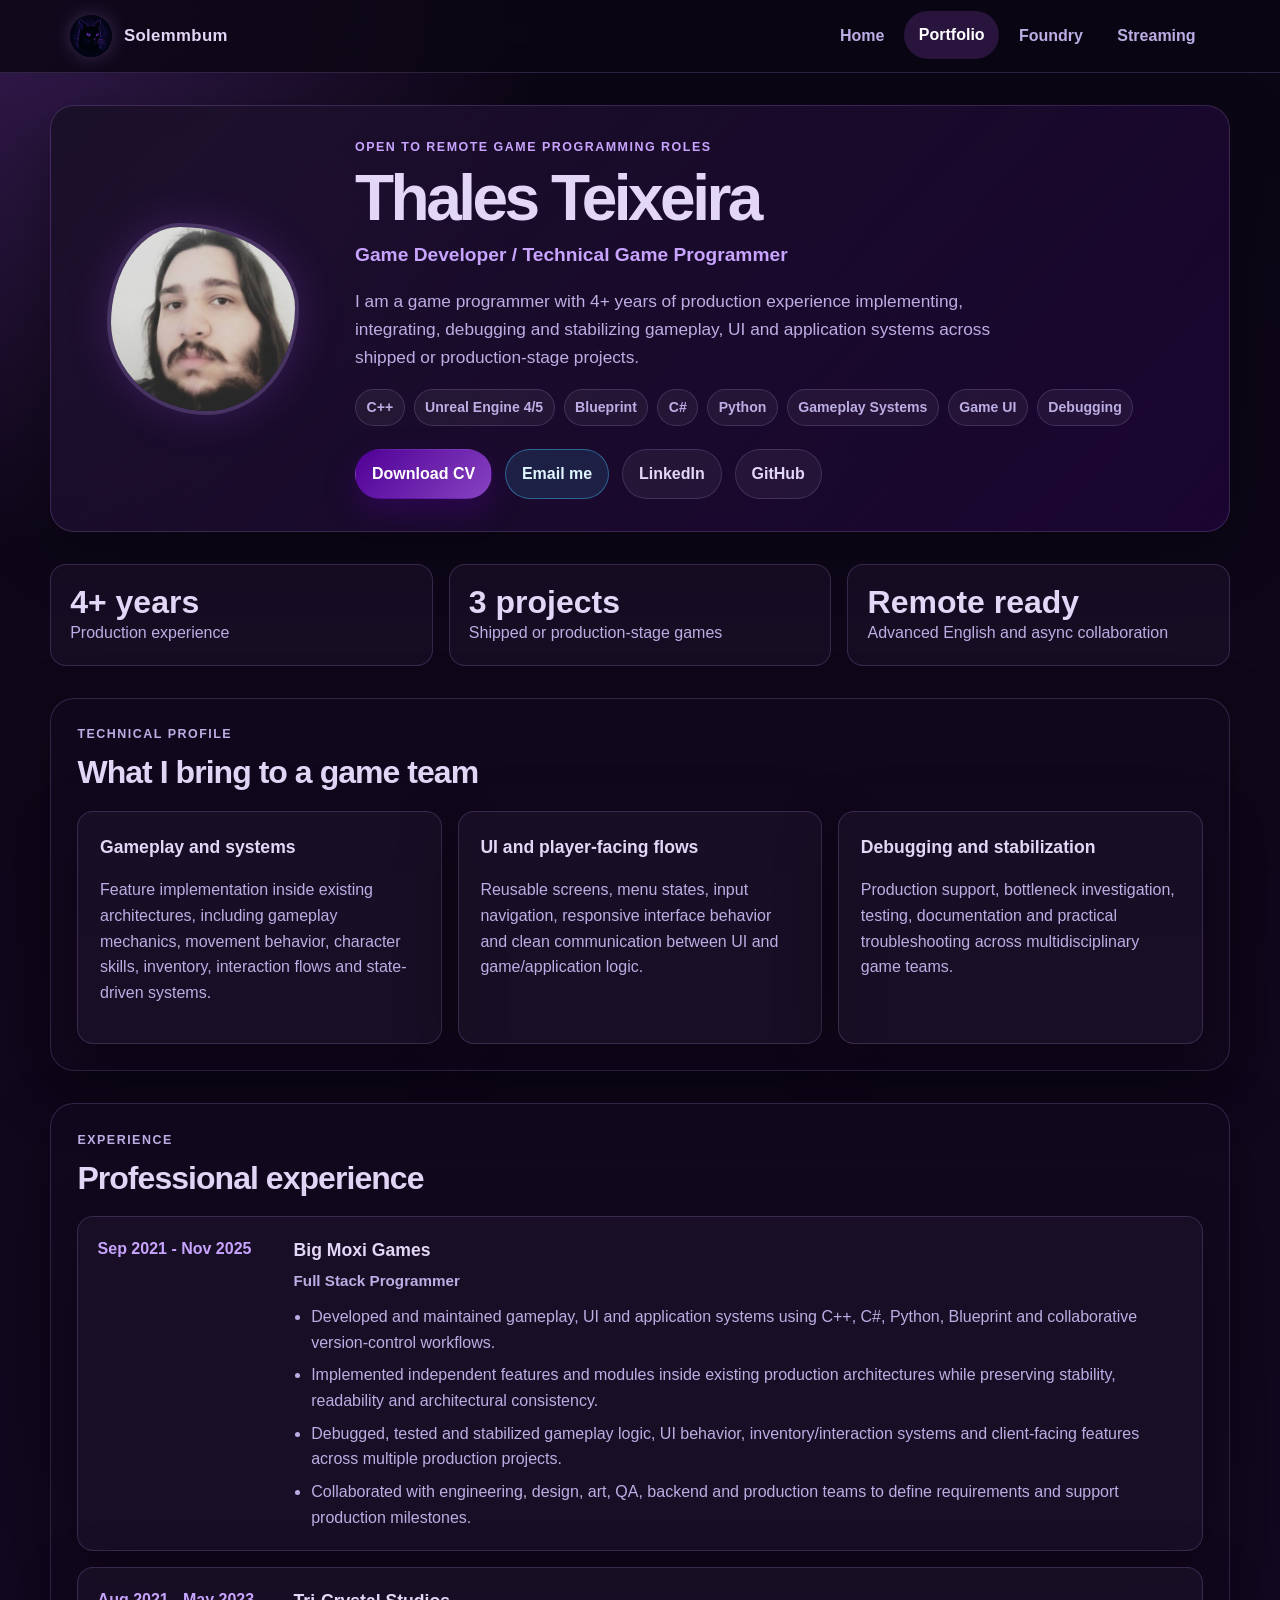
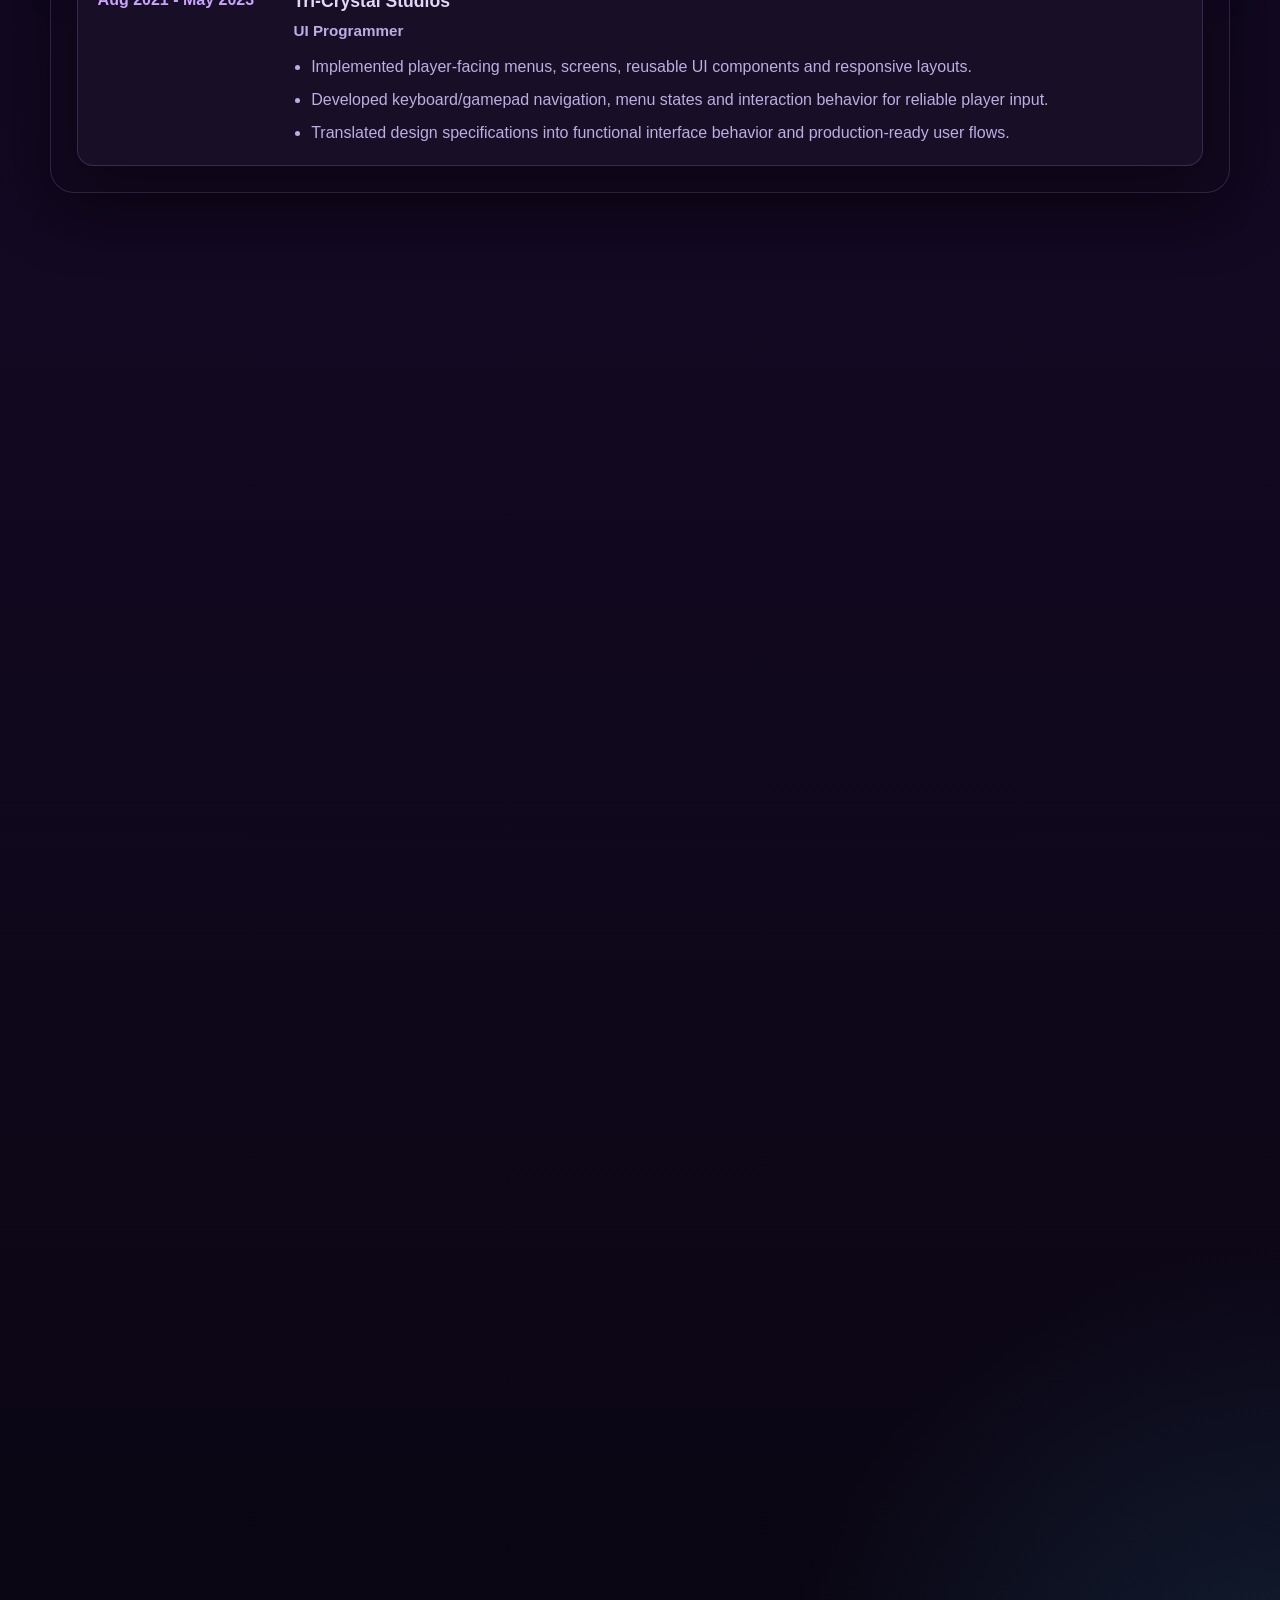
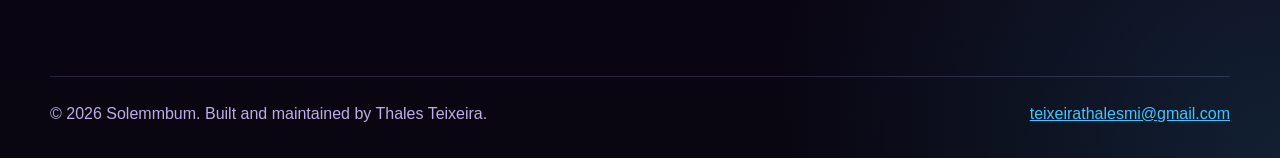
==== portfolio/index.html @ 3fdd2bbf "Publish site to GitHub" ====
<!doctype html>
<html lang="en">
<head>
<meta charset="utf-8"/>
<meta content="width=device-width, initial-scale=1" name="viewport"/>
<meta content="Portfolio of Thales Teixeira, game programmer focused on Unreal Engine, C++, gameplay systems, UI systems, debugging and production game development." name="description"/>
<meta content="#500096" name="theme-color"/>
<meta content="Thales Teixeira - Game Programmer Portfolio" property="og:title"/>
<meta content="Unreal Engine, C++, gameplay systems, UI systems and production debugging portfolio." property="og:description"/>
<meta content="profile" property="og:type"/>
<meta content="/portfolio/" property="og:url"/>
<meta content="/images/optimized/thales-profile-384.jpg" property="og:image"/>
<title>Thales Teixeira - Game Programmer Portfolio</title>
<link href="/images/optimized/logo-256.png" rel="icon" type="image/png"/>
<link href="/css/SolemmbumSite.css" rel="stylesheet"/>
<link href="/css/Portfolio.css" rel="stylesheet"/>
</head>
<body>
<header class="site-header">
<a class="skip-link" href="#main-content">Skip to content</a>
<nav aria-label="Primary navigation" class="topnav">
<a aria-label="Solemmbum home" class="brand" href="/">
<img alt="" height="42" src="/images/optimized/logo-256.png" width="42"/>
<span>Solemmbum</span>
</a>
<button aria-controls="primary-menu" aria-expanded="false" class="nav-toggle" type="button">
<span class="sr-only">Toggle navigation</span>
<span aria-hidden="true">☰</span>
</button>
<div class="nav-links" id="primary-menu">
<a href="/">Home</a><a aria-current="page" class="active" href="/portfolio/">Portfolio</a><a href="https://foundry.solemmbum.duckdns.org:8443/" rel="noopener noreferrer">Foundry</a><a href="https://streaming.solemmbum.duckdns.org:8443/" rel="noopener noreferrer">Streaming</a>
</div>
</nav>
</header>
<main class="portfolio-page" id="main-content">
<section aria-labelledby="portfolio-title" class="portfolio-hero reveal">
<div class="profile-media">
<img alt="Portrait of Thales Teixeira" height="192" src="/images/optimized/thales-profile-384.jpg" width="192"/>
</div>
<div class="profile-copy">
<p class="eyebrow">Open to remote game programming roles</p>
<h1 id="portfolio-title">Thales Teixeira</h1>
<p class="role-line">Game Developer / Technical Game Programmer</p>
<p class="hero-text">I am a game programmer with 4+ years of production experience implementing, integrating, debugging and stabilizing gameplay, UI and application systems across shipped or production-stage projects.</p>
<div aria-label="Primary skills" class="tag-cloud">
<span>C++</span><span>Unreal Engine 4/5</span><span>Blueprint</span><span>C#</span><span>Python</span><span>Gameplay Systems</span><span>Game UI</span><span>Debugging</span>
</div>
<div class="hero-actions">
<a class="button button-primary" href="/portfolio/Thales_Teixeira_CV_Game_Programmer.pdf">Download CV</a>
<a class="button button-secondary" href="mailto:teixeirathalesmi@gmail.com">Email me</a>
<a class="button button-ghost" href="https://www.linkedin.com/in/thales-milanezi/" rel="noopener noreferrer">LinkedIn</a>
<a class="button button-ghost" href="https://github.com/Solemmbum" rel="noopener noreferrer">GitHub</a>
</div>
</div>
</section>
<section aria-label="Professional highlights" class="metrics-strip reveal">
<article><strong>4+ years</strong><span>Production experience</span></article>
<article><strong>3 projects</strong><span>Shipped or production-stage games</span></article>
<article><strong>Remote ready</strong><span>Advanced English and async collaboration</span></article>
</section>
<section aria-labelledby="technical-profile-title" class="portfolio-section reveal" id="technical-profile">
<div class="section-heading compact">
<p class="eyebrow">Technical profile</p>
<h2 id="technical-profile-title">What I bring to a game team</h2>
</div>
<div class="card-grid card-grid-3">
<article class="info-card">
<h3>Gameplay and systems</h3>
<p>Feature implementation inside existing architectures, including gameplay mechanics, movement behavior, character skills, inventory, interaction flows and state-driven systems.</p>
</article>
<article class="info-card">
<h3>UI and player-facing flows</h3>
<p>Reusable screens, menu states, input navigation, responsive interface behavior and clean communication between UI and game/application logic.</p>
</article>
<article class="info-card">
<h3>Debugging and stabilization</h3>
<p>Production support, bottleneck investigation, testing, documentation and practical troubleshooting across multidisciplinary game teams.</p>
</article>
</div>
</section>
<section aria-labelledby="experience-title" class="portfolio-section reveal">
<div class="section-heading compact">
<p class="eyebrow">Experience</p>
<h2 id="experience-title">Professional experience</h2>
</div>
<div class="timeline">
<article class="timeline-item">
<div class="timeline-date">Sep 2021 - Nov 2025</div>
<div class="timeline-body">
<h3>Big Moxi Games <span>Full Stack Programmer</span></h3>
<ul>
<li>Developed and maintained gameplay, UI and application systems using C++, C#, Python, Blueprint and collaborative version-control workflows.</li>
<li>Implemented independent features and modules inside existing production architectures while preserving stability, readability and architectural consistency.</li>
<li>Debugged, tested and stabilized gameplay logic, UI behavior, inventory/interaction systems and client-facing features across multiple production projects.</li>
<li>Collaborated with engineering, design, art, QA, backend and production teams to define requirements and support production milestones.</li>
</ul>
</div>
</article>
<article class="timeline-item">
<div class="timeline-date">Aug 2021 - May 2023</div>
<div class="timeline-body">
<h3>Tri-Crystal Studios <span>UI Programmer</span></h3>
<ul>
<li>Implemented player-facing menus, screens, reusable UI components and responsive layouts.</li>
<li>Developed keyboard/gamepad navigation, menu states and interaction behavior for reliable player input.</li>
<li>Translated design specifications into functional interface behavior and production-ready user flows.</li>
</ul>
</div>
</article>
</div>
</section>
<section aria-labelledby="projects-title" class="portfolio-section reveal">
<div class="section-heading compact">
<p class="eyebrow">Selected projects</p>
<h2 id="projects-title">Games worked on</h2>
</div>
<div class="project-grid">
<article class="project-card">
<div class="project-header">
<h3>Wardens Rising</h3>
<a href="https://wardensrising.com" rel="noopener noreferrer">Visit site</a>
</div>
<p>Gameplay mechanics, character skills and Unreal gameplay systems in a production game environment.</p>
<div class="tag-cloud small"><span>Unreal</span><span>Gameplay</span><span>Skills</span></div>
</article>
<article class="project-card">
<div class="project-header">
<h3>ExoGP</h3>
<a href="https://planetatmos.com/exogp" rel="noopener noreferrer">Visit site</a>
</div>
<p>Flight and movement system implementation, focused on player-facing feel and reliable behavior.</p>
<div class="tag-cloud small"><span>Movement</span><span>Systems</span><span>Gameplay feel</span></div>
</article>
<article class="project-card">
<div class="project-header">
<h3>Reaper Actual</h3>
<a href="https://www.reaperactual.com" rel="noopener noreferrer">Visit site</a>
</div>
<p>UI-code communication systems and inventory systems for a complex production-stage project.</p>
<div class="tag-cloud small"><span>UI</span><span>Inventory</span><span>Systems integration</span></div>
</article>
</div>
</section>
<section aria-labelledby="skills-title" class="portfolio-section reveal">
<div class="section-heading compact">
<p class="eyebrow">Skills</p>
<h2 id="skills-title">Skill map</h2>
</div>
<div class="skills-layout">
<article>
<h3>Programming</h3>
<ul class="skill-list"><li>C++</li><li>C#</li><li>Python</li><li>Java</li><li>C</li><li>Blueprint</li></ul>
</article>
<article>
<h3>Game development</h3>
<ul class="skill-list"><li>Gameplay systems</li><li>UI/gameplay communication</li><li>Inventory systems</li><li>Interaction systems</li><li>Input navigation</li><li>Rapid prototyping</li></ul>
</article>
<article>
<h3>Production quality</h3>
<ul class="skill-list"><li>Debugging</li><li>Performance-aware development</li><li>Testing</li><li>Documentation</li><li>Git</li><li>Perforce</li><li>SVN</li></ul>
</article>
</div>
</section>
<section aria-labelledby="education-title" class="portfolio-section reveal">
<div class="two-column">
<article>
<p class="eyebrow">Education</p>
<h2 id="education-title">B.Sc. in Computer Science</h2>
<p>UNISINOS, expected July 2028.</p>
</article>
<article>
<p class="eyebrow">Languages</p>
<h2>Communication</h2>
<ul class="inline-list"><li>Portuguese: Fluent</li><li>English: Advanced</li><li>Japanese: Basic</li><li>Spanish: Basic</li></ul>
</article>
</div>
</section>
<section aria-labelledby="contact-title" class="portfolio-section contact-panel reveal">
<div>
<p class="eyebrow">Contact</p>
<h2 id="contact-title">Let’s talk about game programming roles.</h2>
<p>Based in Brazil and open to remote roles as an Unreal Engine Software Engineer, C++ Gameplay Programmer, Technical Game Programmer, Game Systems Engineer or Unreal UI Engineer.</p>
</div>
<div class="contact-actions">
<a class="button button-primary" href="mailto:teixeirathalesmi@gmail.com">teixeirathalesmi@gmail.com</a>
<a class="button button-secondary" href="tel:+5551995219107">+55 51 99521-9107</a>
</div>
</section>
</main>
<footer class="site-footer">
<p>© 2026 Solemmbum. Built and maintained by Thales Teixeira.</p>
<p><a href="mailto:teixeirathalesmi@gmail.com">teixeirathalesmi@gmail.com</a></p>
</footer>
<script defer="" src="/js/site.js"></script>
<script defer="" src="/js/portfolio.js"></script>
</body>
</html>
---- css/SolemmbumSite.css ----
:root {
  color-scheme: dark;
  --color-primary: #500096;
  --color-primary-light: #8743c1;
  --color-bg: #0b0614;
  --color-bg-elevated: #12091f;
  --color-card: #1a1028;
  --color-card-strong: #241539;
  --color-text: #e3d7f7;
  --color-muted: #bcaee4;
  --color-accent: #c8a4ff;
  --color-link: #44c4ff;
  --color-border: rgba(200, 164, 255, 0.18);
  --shadow-soft: 0 20px 60px rgba(0, 0, 0, 0.35);
  --shadow-glow: 0 0 40px rgba(135, 67, 193, 0.28);
  --radius-lg: 24px;
  --radius-md: 16px;
  --radius-sm: 10px;
  --content-width: 1180px;
}

* {
  box-sizing: border-box;
}

html {
  scroll-behavior: smooth;
}

body {
  margin: 0;
  min-height: 100vh;
  font-family: Inter, "Segoe UI", Roboto, Arial, sans-serif;
  line-height: 1.6;
  background:
    radial-gradient(circle at top left, rgba(135, 67, 193, 0.32), transparent 34rem),
    radial-gradient(circle at bottom right, rgba(68, 196, 255, 0.14), transparent 32rem),
    linear-gradient(180deg, #0b0614 0%, #130922 56%, #090511 100%);
  color: var(--color-text);
}

img {
  max-width: 100%;
  height: auto;
}

a {
  color: var(--color-link);
}

a:hover {
  color: var(--color-accent);
}

.sr-only,
.skip-link:not(:focus) {
  position: absolute;
  width: 1px;
  height: 1px;
  padding: 0;
  margin: -1px;
  overflow: hidden;
  clip: rect(0, 0, 0, 0);
  white-space: nowrap;
  border: 0;
}

.skip-link:focus {
  position: fixed;
  top: 1rem;
  left: 1rem;
  z-index: 99;
  padding: 0.75rem 1rem;
  border-radius: var(--radius-sm);
  background: var(--color-link);
  color: #03101a;
  font-weight: 800;
}

.site-header {
  position: sticky;
  top: 0;
  z-index: 20;
  border-bottom: 1px solid var(--color-border);
  background: rgba(11, 6, 20, 0.84);
  backdrop-filter: blur(18px);
}

.topnav {
  max-width: var(--content-width);
  margin: 0 auto;
  min-height: 72px;
  padding: 0 1.25rem;
  display: flex;
  align-items: center;
  gap: 1rem;
}

.brand {
  display: inline-flex;
  align-items: center;
  gap: 0.75rem;
  color: var(--color-text);
  text-decoration: none;
  font-size: 1.05rem;
  font-weight: 800;
  letter-spacing: 0.02em;
}

.brand img {
  border-radius: 50%;
  box-shadow: 0 0 18px rgba(200, 164, 255, 0.24);
}

.nav-links {
  margin-left: auto;
  display: flex;
  align-items: center;
  gap: 0.35rem;
}

.nav-links a {
  color: var(--color-muted);
  text-decoration: none;
  padding: 0.7rem 0.9rem;
  border-radius: 999px;
  font-weight: 650;
  transition: color 160ms ease, background 160ms ease, transform 160ms ease;
}

.nav-links a:hover,
.nav-links a.active {
  color: #fff;
  background: rgba(135, 67, 193, 0.24);
  transform: translateY(-1px);
}

.nav-toggle {
  display: none;
  margin-left: auto;
  border: 1px solid var(--color-border);
  border-radius: var(--radius-sm);
  background: rgba(255, 255, 255, 0.04);
  color: var(--color-text);
  padding: 0.6rem 0.75rem;
  font-size: 1.15rem;
}

main {
  width: min(100% - 2rem, var(--content-width));
  margin: 0 auto;
}

.hero,
.section-shell,
.portfolio-section,
.resource-hero {
  margin: 2rem 0;
}

.hero {
  display: grid;
  grid-template-columns: minmax(0, 1.25fr) minmax(280px, 0.75fr);
  gap: 1.5rem;
  align-items: stretch;
  padding: 3rem;
  border: 1px solid var(--color-border);
  border-radius: var(--radius-lg);
  background: linear-gradient(135deg, rgba(26, 16, 40, 0.96), rgba(18, 9, 31, 0.82));
  box-shadow: var(--shadow-soft);
}

.eyebrow {
  margin: 0 0 0.65rem;
  color: var(--color-accent);
  font-size: 0.78rem;
  font-weight: 800;
  letter-spacing: 0.12em;
  text-transform: uppercase;
}

h1,
h2,
h3,
p {
  overflow-wrap: anywhere;
}

h1 {
  margin: 0;
  font-size: clamp(2.35rem, 5vw, 4.85rem);
  line-height: 0.95;
  letter-spacing: -0.055em;
}

h2 {
  margin: 0;
  font-size: clamp(1.6rem, 2.5vw, 2.35rem);
  line-height: 1.1;
  letter-spacing: -0.03em;
}

h3 {
  margin: 0;
  font-size: 1.1rem;
}

.hero-text,
.section-heading p,
.info-card p,
.project-card p,
.contact-panel p {
  color: var(--color-muted);
}

.hero-text {
  max-width: 68ch;
  font-size: 1.08rem;
}

.hero-actions,
.contact-actions {
  display: flex;
  flex-wrap: wrap;
  gap: 0.8rem;
  margin-top: 1.4rem;
}

.button {
  display: inline-flex;
  align-items: center;
  justify-content: center;
  min-height: 44px;
  padding: 0.72rem 1rem;
  border: 1px solid transparent;
  border-radius: 999px;
  font-weight: 800;
  text-decoration: none;
  transition: transform 160ms ease, border-color 160ms ease, background 160ms ease, box-shadow 160ms ease;
}

.button:hover {
  transform: translateY(-2px);
}

.button-primary {
  background: linear-gradient(135deg, var(--color-primary), var(--color-primary-light));
  color: #fff;
  box-shadow: 0 12px 30px rgba(80, 0, 150, 0.35);
}

.button-secondary {
  background: rgba(68, 196, 255, 0.12);
  border-color: rgba(68, 196, 255, 0.42);
  color: #dff6ff;
}

.button-ghost {
  background: rgba(255, 255, 255, 0.05);
  border-color: var(--color-border);
  color: var(--color-text);
}

.hero-card,
.info-card,
.project-card,
.timeline-item,
.resource-card {
  border: 1px solid var(--color-border);
  border-radius: var(--radius-md);
  background: rgba(26, 16, 40, 0.82);
  box-shadow: var(--shadow-soft);
}

.hero-card {
  padding: 1.5rem;
}

.check-list,
.skill-list,
.inline-list {
  padding: 0;
  margin: 1rem 0 0;
  list-style: none;
}

.check-list li,
.skill-list li,
.inline-list li {
  margin: 0.5rem 0;
  color: var(--color-muted);
}

.check-list li::before {
  content: "✓";
  color: var(--color-link);
  margin-right: 0.55rem;
  font-weight: 900;
}

.section-shell {
  padding: 2rem 0;
}

.section-heading {
  max-width: 760px;
  margin-bottom: 1.25rem;
}

.section-heading.compact {
  margin-bottom: 1.25rem;
}

.card-grid {
  display: grid;
  gap: 1rem;
}

.card-grid-3 {
  grid-template-columns: repeat(3, minmax(0, 1fr));
}

.info-card {
  padding: 1.35rem;
}

.info-card img {
  display: block;
  width: 64px;
  height: 64px;
  margin-bottom: 1rem;
  object-fit: contain;
}

.featured-card {
  background: linear-gradient(135deg, rgba(80, 0, 150, 0.36), rgba(26, 16, 40, 0.92));
}

.text-link {
  display: inline-flex;
  margin-top: 0.45rem;
  font-weight: 800;
  text-decoration: none;
}

.site-footer {
  width: min(100% - 2rem, var(--content-width));
  margin: 2rem auto 0;
  padding: 1.5rem 0 2rem;
  border-top: 1px solid var(--color-border);
  color: var(--color-muted);
  display: flex;
  justify-content: space-between;
  gap: 1rem;
  flex-wrap: wrap;
}

.site-footer p {
  margin: 0;
}

.reveal {
  opacity: 0;
  transform: translateY(18px);
  transition: opacity 520ms ease, transform 520ms ease;
}

.reveal.visible {
  opacity: 1;
  transform: translateY(0);
}

@media (max-width: 920px) {
  .hero,
  .portfolio-hero,
  .contact-panel {
    grid-template-columns: 1fr;
    padding: 2rem;
  }

  .card-grid-3 {
    grid-template-columns: 1fr 1fr;
  }
}

@media (max-width: 760px) {
  .topnav {
    flex-wrap: wrap;
    padding-block: 0.75rem;
  }

  .nav-toggle {
    display: inline-flex;
  }

  .nav-links {
    display: none;
    width: 100%;
    margin-left: 0;
    flex-direction: column;
    align-items: stretch;
  }

  .nav-links.open {
    display: flex;
  }

  .nav-links a {
    border-radius: var(--radius-sm);
  }

  .hero,
  .portfolio-hero {
    padding: 1.25rem;
  }

  .card-grid-3,
  .project-grid,
  .skills-layout,
  .two-column {
    grid-template-columns: 1fr;
  }

  .site-footer {
    display: block;
  }

  .site-footer p + p {
    margin-top: 0.4rem;
  }
}
---- css/Portfolio.css ----
.portfolio-page {
  padding-bottom: 1rem;
}

.portfolio-hero {
  margin: 2rem 0;
  display: grid;
  grid-template-columns: 240px minmax(0, 1fr);
  gap: 2rem;
  align-items: center;
  padding: 2rem;
  border: 1px solid var(--color-border);
  border-radius: var(--radius-lg);
  background: linear-gradient(135deg, rgba(26, 16, 40, 0.96), rgba(80, 0, 150, 0.20));
  box-shadow: var(--shadow-soft);
}

.profile-media {
  display: grid;
  place-items: center;
}

.profile-media img {
  width: 192px;
  height: 192px;
  object-fit: cover;
  border: 4px solid rgba(200, 164, 255, 0.26);
  border-radius: 38% 62% 48% 52% / 52% 44% 56% 48%;
  box-shadow: var(--shadow-glow);
}

.role-line {
  margin: 0.7rem 0 0;
  color: var(--color-accent);
  font-size: 1.2rem;
  font-weight: 800;
}

.tag-cloud {
  display: flex;
  flex-wrap: wrap;
  gap: 0.55rem;
  margin-top: 1rem;
}

.tag-cloud span {
  padding: 0.42rem 0.66rem;
  border: 1px solid var(--color-border);
  border-radius: 999px;
  background: rgba(255, 255, 255, 0.05);
  color: var(--color-muted);
  font-size: 0.88rem;
  font-weight: 700;
}

.tag-cloud.small {
  margin-top: 0.8rem;
}

.tag-cloud.small span {
  font-size: 0.78rem;
}

.metrics-strip {
  display: grid;
  grid-template-columns: repeat(3, 1fr);
  gap: 1rem;
  margin: 1rem 0 2rem;
}

.metrics-strip article {
  padding: 1.2rem;
  border: 1px solid var(--color-border);
  border-radius: var(--radius-md);
  background: rgba(26, 16, 40, 0.70);
}

.metrics-strip strong {
  display: block;
  font-size: clamp(1.4rem, 3vw, 2rem);
  line-height: 1.1;
}

.metrics-strip span {
  color: var(--color-muted);
}

.portfolio-section {
  padding: 1.65rem;
  border: 1px solid var(--color-border);
  border-radius: var(--radius-lg);
  background: rgba(18, 9, 31, 0.72);
  box-shadow: var(--shadow-soft);
}

.portfolio-section + .portfolio-section {
  margin-top: 1.25rem;
}

.timeline {
  display: grid;
  gap: 1rem;
}

.timeline-item {
  display: grid;
  grid-template-columns: 180px minmax(0, 1fr);
  gap: 1rem;
  padding: 1.2rem;
}

.timeline-date {
  color: var(--color-accent);
  font-weight: 800;
}

.timeline-body h3 {
  margin-bottom: 0.7rem;
}

.timeline-body h3 span {
  display: block;
  margin-top: 0.25rem;
  color: var(--color-muted);
  font-size: 0.95rem;
  font-weight: 650;
}

.timeline-body ul {
  margin: 0;
  padding-left: 1.1rem;
  color: var(--color-muted);
}

.timeline-body li + li {
  margin-top: 0.45rem;
}

.project-grid,
.skills-layout,
.two-column {
  display: grid;
  gap: 1rem;
}

.project-grid {
  grid-template-columns: repeat(3, minmax(0, 1fr));
}

.project-card {
  padding: 1.2rem;
}

.project-header {
  display: flex;
  align-items: baseline;
  justify-content: space-between;
  gap: 1rem;
  margin-bottom: 0.75rem;
}

.project-header a {
  white-space: nowrap;
  font-size: 0.9rem;
  font-weight: 800;
  text-decoration: none;
}

.skills-layout,
.two-column {
  grid-template-columns: repeat(3, minmax(0, 1fr));
}

.two-column {
  grid-template-columns: 1fr 1fr;
}

.skills-layout article,
.two-column article {
  padding: 1.1rem;
  border: 1px solid var(--color-border);
  border-radius: var(--radius-md);
  background: rgba(26, 16, 40, 0.72);
}

.skill-list {
  display: flex;
  flex-wrap: wrap;
  gap: 0.5rem;
  margin-top: 0.9rem;
}

.skill-list li {
  margin: 0;
  padding: 0.42rem 0.6rem;
  border-radius: 999px;
  background: rgba(68, 196, 255, 0.10);
  color: #dff6ff;
  font-weight: 700;
  font-size: 0.88rem;
}

.inline-list {
  margin-top: 0.8rem;
}

.contact-panel {
  display: grid;
  grid-template-columns: minmax(0, 1fr) auto;
  gap: 1rem;
  align-items: center;
  background: linear-gradient(135deg, rgba(80, 0, 150, 0.30), rgba(18, 9, 31, 0.86));
}

.contact-actions {
  justify-content: flex-end;
}

@media (max-width: 920px) {
  .project-grid,
  .skills-layout {
    grid-template-columns: 1fr 1fr;
  }

  .metrics-strip {
    grid-template-columns: 1fr;
  }
}

@media (max-width: 760px) {
  .portfolio-hero,
  .timeline-item,
  .project-grid,
  .skills-layout,
  .two-column,
  .contact-panel {
    grid-template-columns: 1fr;
  }

  .profile-media {
    justify-content: start;
  }

  .contact-actions {
    justify-content: flex-start;
  }
}
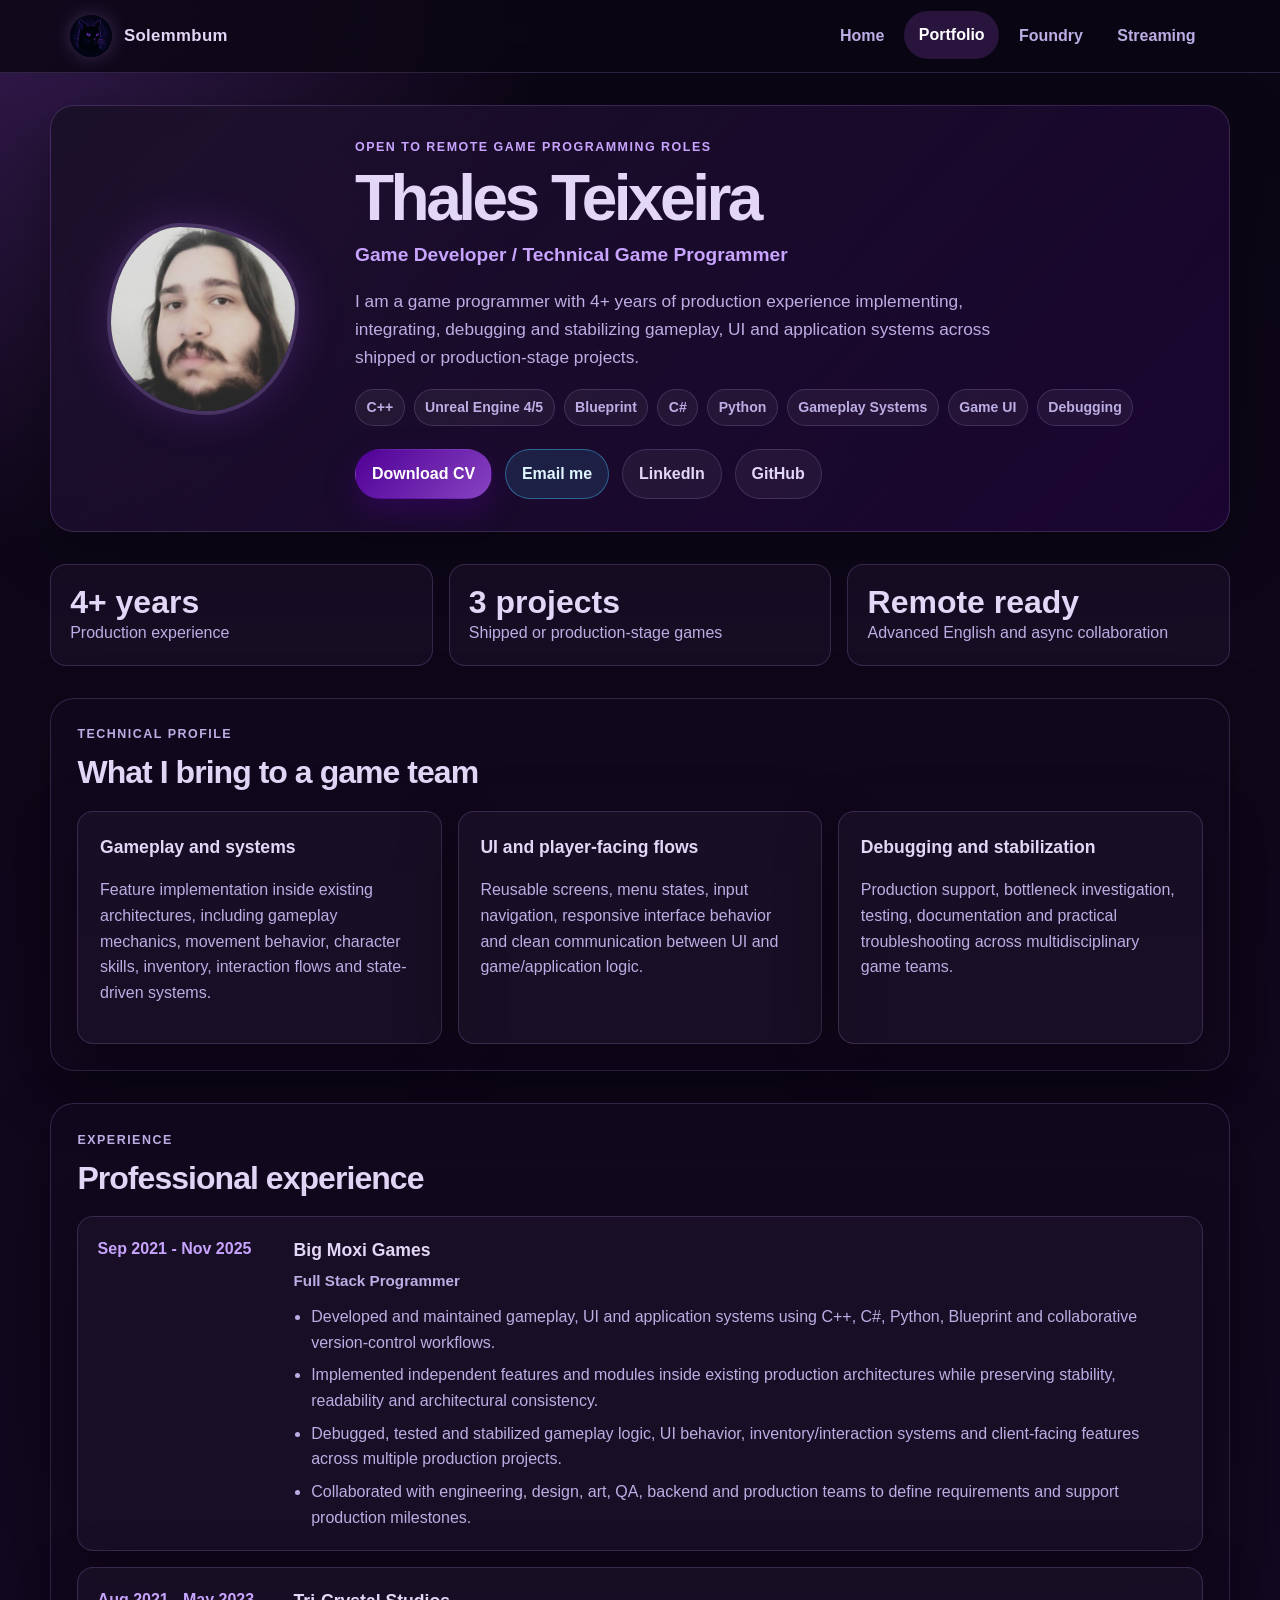
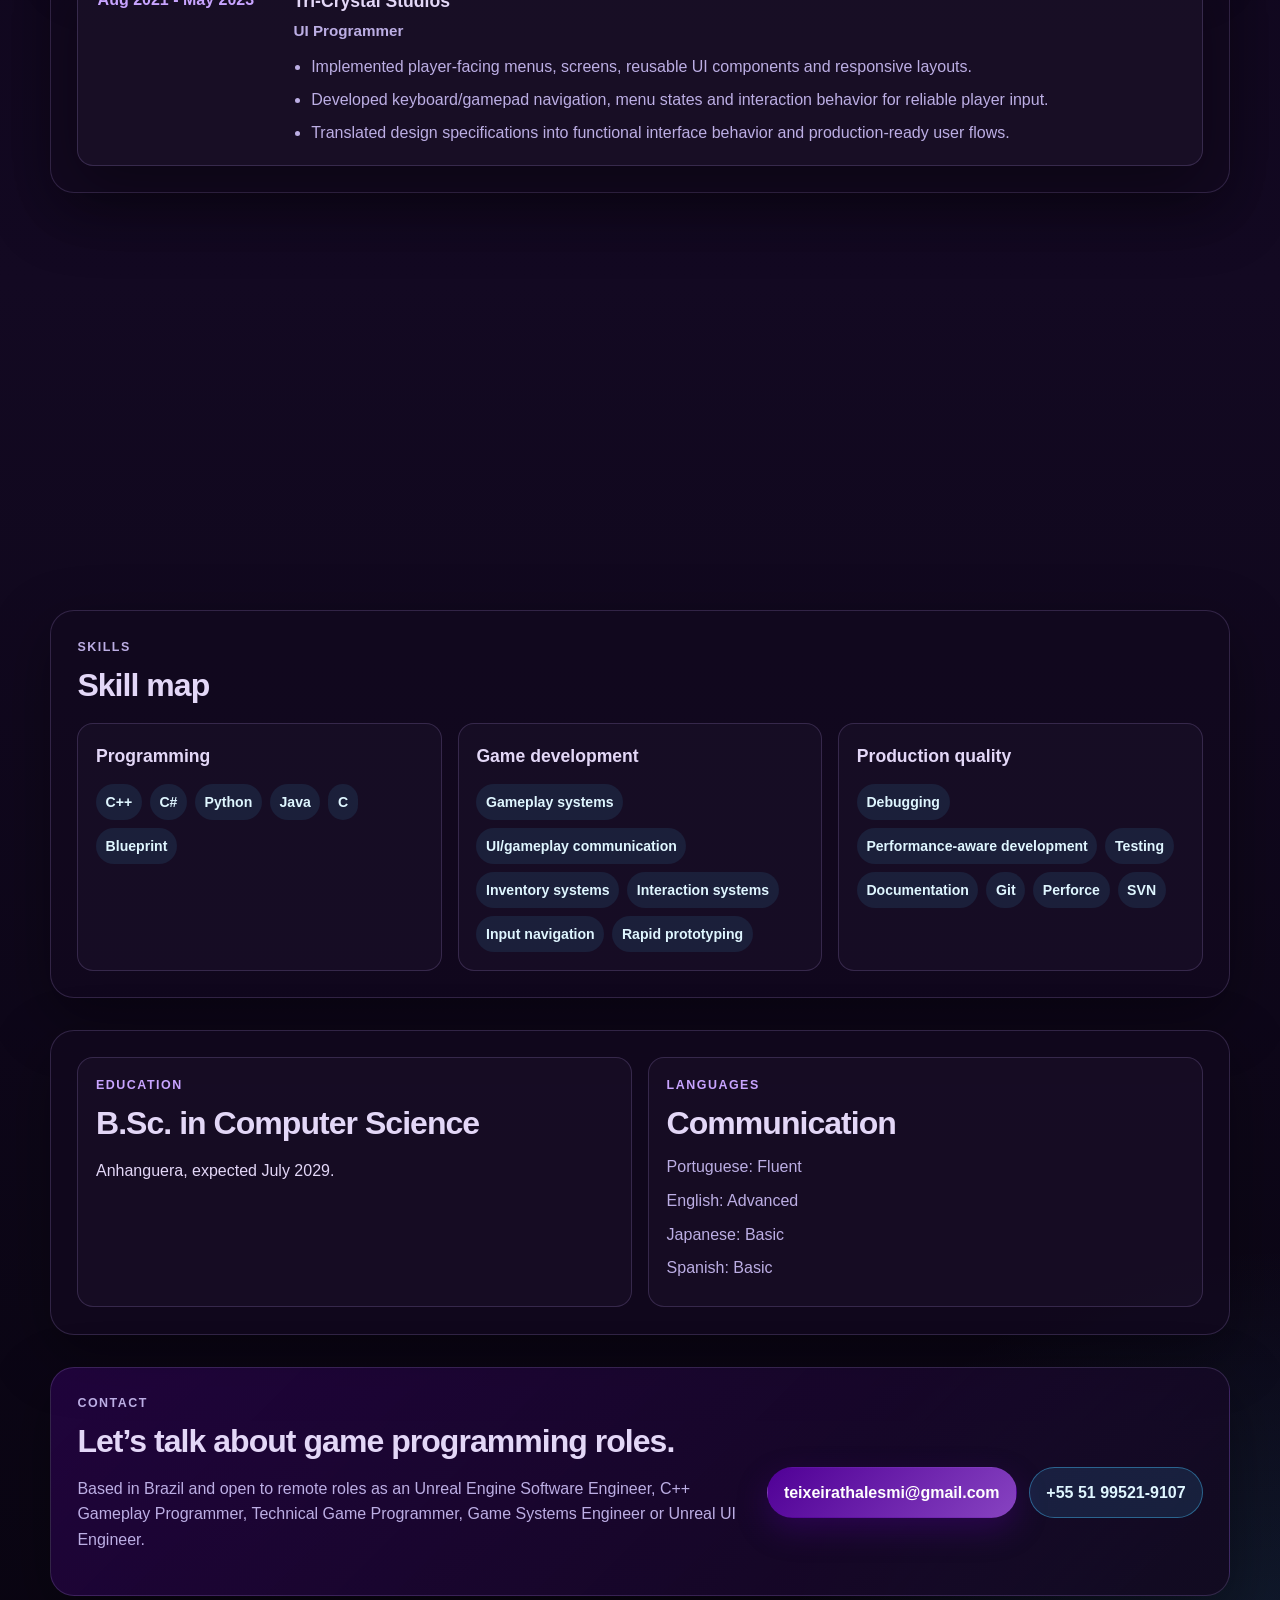
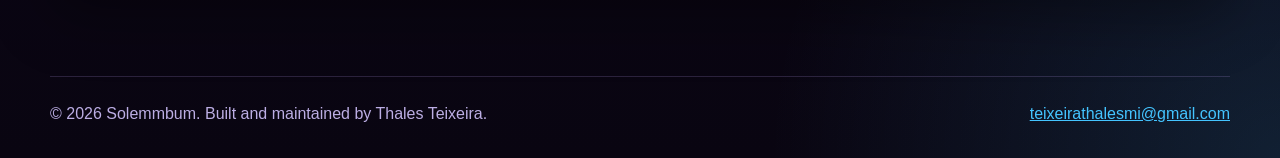
==== commit f1663ea1: "Small update on the portfolio" ====
--- a/portfolio/index.html
+++ b/portfolio/index.html
@@ -166,7 +166,7 @@
 <article>
 <p class="eyebrow">Education</p>
 <h2 id="education-title">B.Sc. in Computer Science</h2>
-<p>UNISINOS, expected July 2028.</p>
+<p>Anhanguera, expected July 2029.</p>
 </article>
 <article>
 <p class="eyebrow">Languages</p>
